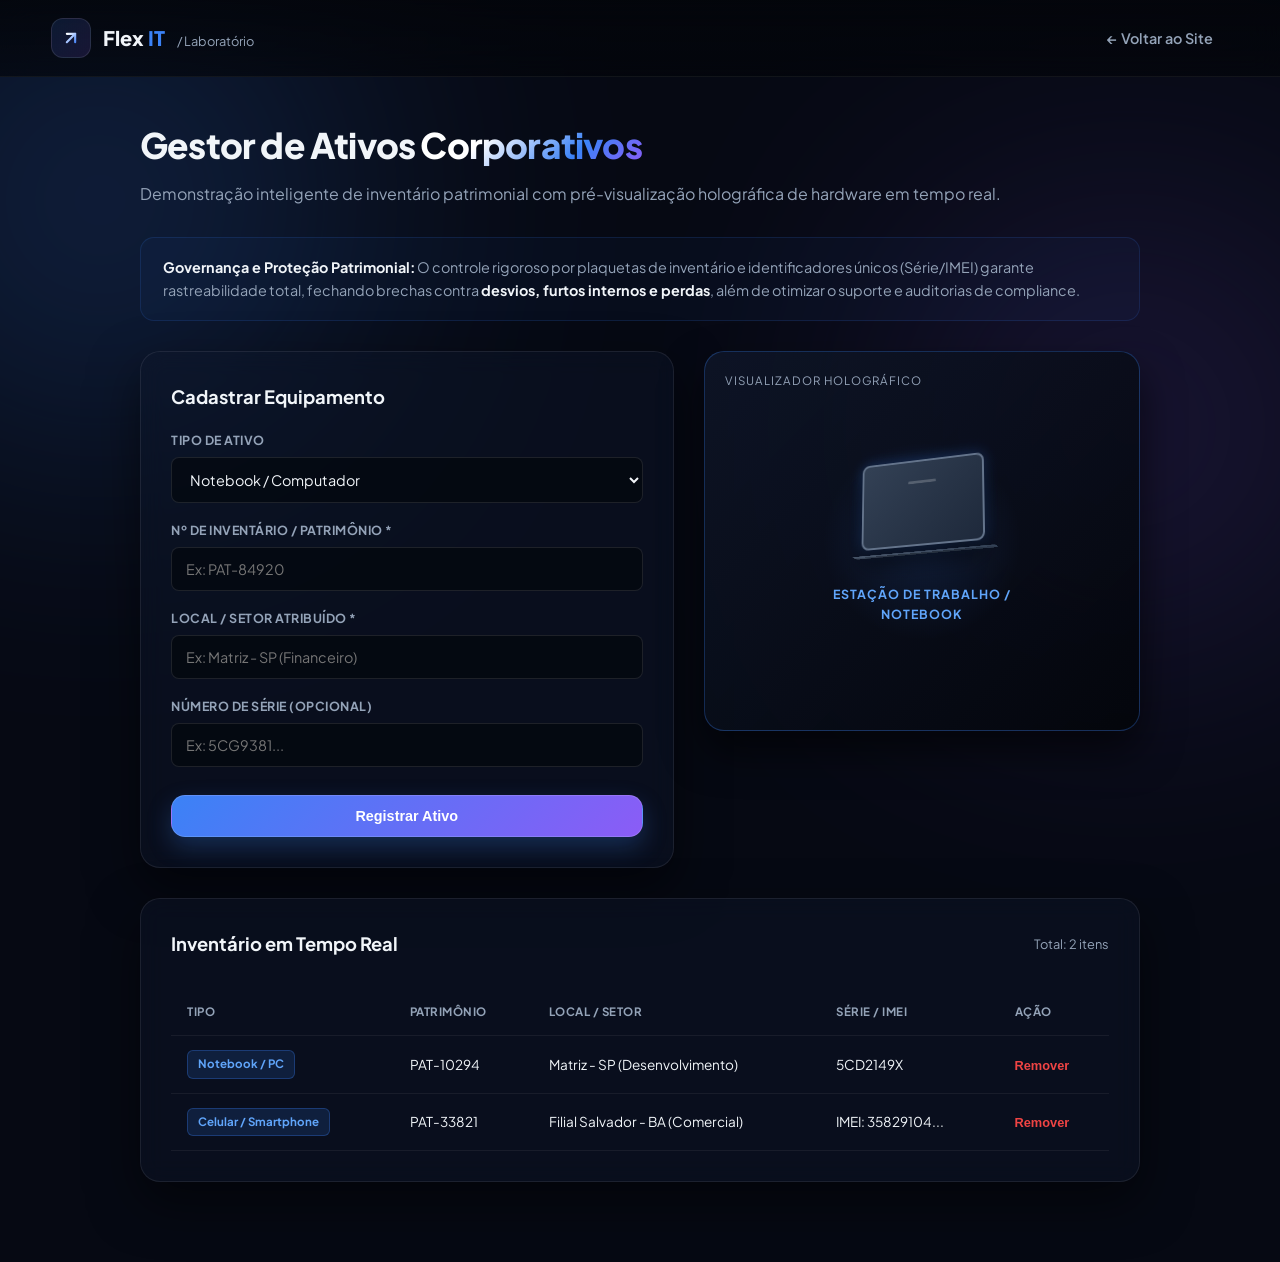
==== ferramentas/ativo.html @ fd764e08 "Primeiro commit - reorganização da pasta e atualização dos arquivos" ====
<!doctype html>
<html lang="pt-BR">
<head>
  <meta charset="utf-8" />
  <meta name="viewport" content="width=device-width, initial-scale=1" />
  <title>Gestor de Ativos Corporativos | Laboratório Flex IT</title>
  
  <!-- Modern Fonts -->
  <link rel="preconnect" href="https://fonts.googleapis.com">
  <link rel="preconnect" href="https://fonts.gstatic.com" crossorigin>
  <link href="https://fonts.googleapis.com/css2?family=Plus+Jakarta+Sans:wght@400;500;600;700;800&display=swap" rel="stylesheet">
  
  <style>
    :root {
      --bg-main: #060913;
      --bg-darker: #03050a;
      --primary: #3b82f6;
      --primary-glow: rgba(59, 130, 246, 0.15);
      --primary-hover: #60a5fa;
      --secondary: #8b5cf6;
      --accent-emerald: #10b981;
      --error: #ef4444;
      --text-main: #f1f5f9;
      --text-muted: #94a3b8;
      --text-dark: #64748b;
      --glass-bg: rgba(15, 23, 42, 0.45);
      --glass-border: rgba(255, 255, 255, 0.08);
      --glass-border-hover: rgba(59, 130, 246, 0.3);
      --glass-shadow: 0 20px 50px rgba(0, 0, 0, 0.5);
      --radius-lg: 20px;
      --radius-md: 14px;
      --radius-sm: 8px;
      --transition-smooth: all 0.3s cubic-bezier(0.25, 0.8, 0.25, 1);
    }

    *, *::before, *::after {
      box-sizing: border-box;
      margin: 0;
      padding: 0;
    }

    body {
      background-color: var(--bg-main);
      color: var(--text-main);
      font-family: 'Plus Jakarta Sans', system-ui, -apple-system, sans-serif;
      line-height: 1.6;
      overflow-x: hidden;
      position: relative;
      min-height: 100vh;
    }

    /* Elementos de fundo luminosos */
    .glow-bg {
      position: absolute;
      border-radius: 50%;
      pointer-events: none;
      filter: blur(140px);
      z-index: -1;
      opacity: 0.45;
    }
    .glow-1 {
      width: 600px;
      height: 600px;
      background: radial-gradient(circle, var(--primary) 0%, transparent 70%);
      left: -200px;
      top: -100px;
    }
    .glow-2 {
      width: 500px;
      height: 500px;
      background: radial-gradient(circle, var(--secondary) 0%, transparent 70%);
      right: -100px;
      top: 15%;
    }

    .container {
      width: min(1200px, 92vw);
      margin: 0 auto;
    }

    header {
      position: sticky;
      top: 0;
      z-index: 100;
      backdrop-filter: blur(16px);
      -webkit-backdrop-filter: blur(16px);
      background: linear-gradient(to bottom, rgba(3, 5, 10, 0.85), rgba(3, 5, 10, 0.65));
      border-bottom: 1px solid rgba(255, 255, 255, 0.06);
    }

    .nav-container {
      display: flex;
      align-items: center;
      justify-content: space-between;
      padding: 18px 0;
    }

    .brand {
      display: flex;
      align-items: center;
      gap: 12px;
      font-weight: 800;
      font-size: 1.25rem;
    }

    .logo {
      width: 40px;
      height: 40px;
      border-radius: 12px;
      background: linear-gradient(135deg, rgba(59, 130, 246, 0.15), rgba(139, 92, 246, 0.15));
      display: grid;
      place-items: center;
      border: 1px solid rgba(255, 255, 255, 0.1);
    }

    .links a {
      color: var(--text-muted);
      font-weight: 600;
      font-size: 0.9rem;
      padding: 8px 16px;
      border-radius: var(--radius-sm);
      text-decoration: none;
      transition: var(--transition-smooth);
    }
    .links a:hover {
      color: var(--text-main);
      background: rgba(255, 255, 255, 0.05);
    }

    .glass-panel {
      background: var(--glass-bg);
      backdrop-filter: blur(12px);
      -webkit-backdrop-filter: blur(12px);
      border: 1px solid var(--glass-border);
      box-shadow: var(--glass-shadow);
      border-radius: var(--radius-lg);
    }

    .gradient-text {
      background: linear-gradient(135deg, #ffffff 30%, var(--primary) 70%, var(--secondary) 100%);
      -webkit-background-clip: text;
      -webkit-text-fill-color: transparent;
    }

    .accent-text { color: var(--primary); }

    .btn {
      display: inline-flex;
      align-items: center;
      justify-content: center;
      padding: 12px 24px;
      font-weight: 700;
      font-size: 0.9rem;
      border-radius: var(--radius-md);
      border: 1px solid rgba(255, 255, 255, 0.15);
      cursor: pointer;
      transition: var(--transition-smooth);
    }
    .btn-primary {
      background: linear-gradient(135deg, var(--primary), var(--secondary));
      color: #fff;
      box-shadow: 0 10px 25px rgba(59, 130, 246, 0.25);
      width: 100%;
    }
    .btn-primary:hover {
      opacity: 0.9;
      transform: translateY(-2px);
    }

    .tool-container {
      width: min(1000px, 92vw);
      margin: 40px auto 80px;
    }

    .section-header {
      margin-bottom: 30px;
    }
    .section-header h2 {
      font-size: 2.2rem;
      font-weight: 800;
      letter-spacing: -0.8px;
      margin-bottom: 8px;
    }
    .section-header p {
      color: var(--text-muted);
      font-size: 1rem;
    }

    .info-box {
      background: rgba(59, 130, 246, 0.04);
      border: 1px solid rgba(59, 130, 246, 0.15);
      border-radius: var(--radius-md);
      padding: 18px 22px;
      margin-bottom: 30px;
      font-size: 0.9rem;
      color: var(--text-muted);
      line-height: 1.6;
    }
    .info-box strong {
      color: var(--text-main);
    }

    .grid-layout {
      display: grid;
      grid-template-columns: 1.1fr 0.9fr;
      gap: 30px;
      align-items: start;
    }

    .input-group {
      display: flex;
      flex-direction: column;
      gap: 6px;
    }
    .input-group label {
      font-size: 0.78rem;
      font-weight: 700;
      text-transform: uppercase;
      letter-spacing: 0.5px;
      color: var(--text-muted);
    }
    .input-group input, .input-group select {
      width: 100%;
      padding: 12px 14px;
      background: rgba(3, 5, 10, 0.6);
      border: 1px solid rgba(255, 255, 255, 0.1);
      border-radius: var(--radius-sm);
      color: var(--text-main);
      font-family: inherit;
      font-size: 0.9rem;
      outline: none;
      transition: var(--transition-smooth);
    }
    .input-group input:focus, .input-group select:focus {
      border-color: var(--primary);
      box-shadow: 0 0 0 3px rgba(59, 130, 246, 0.2);
    }

    /* Vitrine Holográfica 3D */
    .preview-3d-wrapper {
      background: linear-gradient(135deg, rgba(15, 23, 42, 0.8), rgba(3, 5, 10, 0.9));
      border: 1px solid var(--glass-border-hover);
      border-radius: var(--radius-lg);
      padding: 30px;
      display: flex;
      flex-direction: column;
      align-items: center;
      justify-content: center;
      min-height: 380px;
      position: relative;
      overflow: hidden;
      box-shadow: 0 20px 40px rgba(0,0,0,0.6);
    }
    .preview-3d-wrapper::before {
      content: '';
      position: absolute;
      width: 200px;
      height: 200px;
      background: radial-gradient(circle, var(--primary-glow) 0%, transparent 70%);
      border-radius: 50%;
      z-index: 0;
    }

    .model-3d-container {
      position: relative;
      z-index: 1;
      width: 180px;
      height: 180px;
      display: grid;
      place-items: center;
      perspective: 1000px;
      transition: all 0.5s cubic-bezier(0.16, 1, 0.3, 1);
      opacity: 0;
      transform: scale(0.8) translateY(15px);
      pointer-events: none;
      position: absolute;
    }
    .model-3d-container.active {
      opacity: 1;
      transform: scale(1) translateY(0);
      pointer-events: auto;
    }

    /* Formas Vetoriais 3D */
    .device-laptop {
      width: 130px;
      height: 90px;
      background: linear-gradient(135deg, #334155, #1e293b);
      border: 2px solid #64748b;
      border-radius: 8px;
      position: relative;
      transform: rotateX(15deg) rotateY(-20deg);
      transform-style: preserve-3d;
      box-shadow: 0 15px 25px rgba(0,0,0,0.5), 0 0 15px rgba(59,130,246,0.3);
    }
    .device-laptop::after {
      content: '';
      position: absolute;
      bottom: -15px;
      left: -10px;
      width: 150px;
      height: 12px;
      background: linear-gradient(90deg, #475569, #334155);
      border-radius: 4px;
      transform: rotateX(90deg);
    }

    .device-phone {
      width: 65px;
      height: 125px;
      background: linear-gradient(135deg, #1e293b, #0f172a);
      border: 3px solid #475569;
      border-radius: 12px;
      position: relative;
      transform: rotateX(10deg) rotateY(-15deg);
      transform-style: preserve-3d;
      box-shadow: 0 15px 25px rgba(0,0,0,0.5), 0 0 15px rgba(139,92,246,0.3);
    }
    .device-phone::before {
      content: '';
      position: absolute;
      top: 8px;
      left: 6px;
      right: 6px;
      bottom: 8px;
      background: rgba(59, 130, 246, 0.15);
      border-radius: 6px;
      border: 1px solid rgba(59,130,246,0.3);
    }

    .device-server {
      width: 140px;
      height: 80px;
      background: linear-gradient(135deg, #1e293b, #090d16);
      border: 2px solid #334155;
      border-radius: 6px;
      position: relative;
      transform: rotateX(15deg) rotateY(-20deg);
      transform-style: preserve-3d;
      box-shadow: 0 15px 25px rgba(0,0,0,0.5), 0 0 15px rgba(16,185,129,0.3);
      display: flex;
      flex-direction: column;
      justify-content: space-around;
      padding: 8px;
    }
    .server-led {
      width: 6px;
      height: 6px;
      background: var(--accent-emerald);
      border-radius: 50%;
      box-shadow: 0 0 8px var(--accent-emerald);
      display: inline-block;
      margin-right: 6px;
    }
    .server-slot {
      height: 4px;
      background: #475569;
      width: 80%;
      border-radius: 2px;
    }

    .model-label {
      margin-top: 25px;
      font-size: 0.78rem;
      font-weight: 700;
      text-transform: uppercase;
      letter-spacing: 1px;
      color: var(--primary-hover);
      z-index: 1;
      text-align: center;
    }

    /* Tabela */
    .ativos-table {
      width: 100%;
      border-collapse: collapse;
      margin-top: 15px;
      font-size: 0.85rem;
    }
    .ativos-table th, .ativos-table td {
      padding: 14px 16px;
      text-align: left;
      border-bottom: 1px solid rgba(255, 255, 255, 0.06);
    }
    .ativos-table th {
      color: var(--text-muted);
      font-weight: 700;
      text-transform: uppercase;
      font-size: 0.72rem;
      letter-spacing: 0.5px;
    }
    .ativos-table td {
      color: var(--text-main);
    }
    .badge-tipo {
      display: inline-block;
      padding: 4px 10px;
      border-radius: 6px;
      font-size: 0.72rem;
      font-weight: bold;
      background: rgba(59, 130, 246, 0.15);
      color: var(--primary-hover);
      border: 1px solid rgba(59, 130, 246, 0.3);
    }

    @media (max-width: 768px) {
      .grid-layout { grid-template-columns: 1fr; }
    }
  </style>
</head>

<body onmousemove="interagirMouse(event)">
  <div class="glow-bg glow-1"></div>
  <div class="glow-bg glow-2"></div>

  <header id="main-header">
    <div class="container nav-container">
      <div class="brand">
        <a href="../index.html" style="display: flex; align-items: center; gap: 12px; color: inherit; text-decoration: none;">
          <div class="logo" aria-hidden="true">
            <svg width="20" height="20" viewBox="0 0 24 24" fill="none" xmlns="http://www.w3.org/2000/svg">
              <path d="M7 17L17 7" stroke="url(#logo-grad)" stroke-width="2.5" stroke-linecap="round"/>
              <path d="M7 7h10v10" stroke="url(#logo-grad)" stroke-width="2.5" stroke-linecap="round" stroke-linejoin="round"/>
              <defs>
                <linearGradient id="logo-grad" x1="7" y1="7" x2="17" y2="17" gradientUnits="userSpaceOnUse">
                  <stop offset="0%" stop-color="#ffffff"/>
                  <stop offset="100%" stop-color="#4f8cff"/>
                </linearGradient>
              </defs>
            </svg>
          </div>
          <span class="brand-name">Flex <span class="accent-text">IT</span> <span style="font-size: 0.8rem; color: var(--text-muted); font-weight: normal; margin-left: 8px;">/ Laboratório</span></span>
        </a>
      </div>
      <nav class="links">
        <a href="../index.html#laboratorio">← Voltar ao Site</a>
      </nav>
    </div>
  </header>

  <main class="tool-container">
    <div class="section-header">
      <h2>Gestor de Ativos <span class="gradient-text">Corporativos</span></h2>
      <p>Demonstração inteligente de inventário patrimonial com pré-visualização holográfica de hardware em tempo real.</p>
    </div>

    <div class="info-box">
      <strong>Governança e Proteção Patrimonial:</strong> O controle rigoroso por plaquetas de inventário e identificadores únicos (Série/IMEI) garante rastreabilidade total, fechando brechas contra <strong>desvios, furtos internos e perdas</strong>, além de otimizar o suporte e auditorias de compliance.
    </div>

    <div class="grid-layout">
      <!-- Formulário -->
      <div class="glass-panel" style="padding: 30px;">
        <h3 style="font-size: 1.15rem; margin-bottom: 20px;">Cadastrar Equipamento</h3>
        
        <form id="formAtivo" onsubmit="cadastrarAtivo(event)" style="display: flex; flex-direction: column; gap: 18px;">
          
          <div class="input-group">
            <label for="tipo">Tipo de Ativo</label>
            <select id="tipo" onchange="atualizarTipoAtivo()">
              <option value="Notebook / PC">Notebook / Computador</option>
              <option value="Celular / Smartphone">Celular / Smartphone</option>
              <option value="Servidor / Rack">Servidor / Datacenter</option>
            </select>
          </div>

          <div class="input-group">
            <label for="patrimonio">Nº de Inventário / Patrimônio *</label>
            <input id="patrimonio" placeholder="Ex: PAT-84920" required />
          </div>

          <div class="input-group">
            <label for="local">Local / Setor Atribuído *</label>
            <input id="local" placeholder="Ex: Matriz - SP (Financeiro)" required />
          </div>

          <div class="input-group">
            <label id="labelIdentificador" for="identificador">Número de Série (Opcional)</label>
            <input id="identificador" placeholder="Ex: 5CG9381..." />
          </div>

          <button type="submit" class="btn btn-primary" style="margin-top: 10px;">Registrar Ativo</button>
        </form>
      </div>

      <!-- Vitrine 3D -->
      <div class="preview-3d-wrapper">
        <span style="position: absolute; top: 20px; left: 20px; font-size: 0.72rem; text-transform: uppercase; letter-spacing: 1px; color: var(--text-muted);">Visualizador Holográfico</span>
        
        <!-- Laptop -->
        <div id="modeloLaptop" class="model-3d-container active">
          <div class="device-laptop">
            <div style="position: absolute; top: 20px; left: 50%; transform: translateX(-50%); width: 30px; height: 3px; background: rgba(255,255,255,0.2); border-radius: 2px;"></div>
          </div>
          <span class="model-label">Estação de Trabalho / Notebook</span>
        </div>

        <!-- Phone -->
        <div id="modeloPhone" class="model-3d-container">
          <div class="device-phone"></div>
          <span class="model-label">Dispositivo Móvel / Smartphone</span>
        </div>

        <!-- Server -->
        <div id="modeloServer" class="model-3d-container">
          <div class="device-server">
            <div style="display: flex; align-items: center;"><span class="server-led"></span><div class="server-slot"></div></div>
            <div style="display: flex; align-items: center;"><span class="server-led" style="background: var(--primary);"></span><div class="server-slot"></div></div>
          </div>
          <span class="model-label">Infraestrutura / Servidor Rack</span>
        </div>
      </div>
    </div>

    <!-- Tabela -->
    <div class="glass-panel" style="padding: 30px; margin-top: 30px;">
      <div style="display: flex; justify-content: space-between; align-items: center; margin-bottom: 15px;">
        <h3 style="font-size: 1.15rem;">Inventário em Tempo Real</h3>
        <span id="contadorAtivos" style="font-size: 0.8rem; color: var(--text-muted);">Total: 2 itens</span>
      </div>

      <div style="overflow-x: auto;">
        <table class="ativos-table">
          <thead>
            <tr>
              <th>Tipo</th>
              <th>Patrimônio</th>
              <th>Local / Setor</th>
              <th>Série / IMEI</th>
              <th>Ação</th>
            </tr>
          </thead>
          <tbody id="tabelaAtivos">
            <tr>
              <td><span class="badge-tipo">Notebook / PC</span></td>
              <td>PAT-10294</td>
              <td>Matriz - SP (Desenvolvimento)</td>
              <td>5CD2149X</td>
              <td><button onclick="removerLinha(this)" style="background:none; border:none; color:var(--error); cursor:pointer; font-size:0.8rem; font-weight:600;">Remover</button></td>
            </tr>
            <tr>
              <td><span class="badge-tipo">Celular / Smartphone</span></td>
              <td>PAT-33821</td>
              <td>Filial Salvador - BA (Comercial)</td>
              <td>IMEI: 35829104...</td>
              <td><button onclick="removerLinha(this)" style="background:none; border:none; color:var(--error); cursor:pointer; font-size:0.8rem; font-weight:600;">Remover</button></td>
            </tr>
          </tbody>
        </table>
      </div>
    </div>
  </main>

  <script>
    function atualizarTipoAtivo() {
      const tipo = document.getElementById('tipo').value;
      const label = document.getElementById('labelIdentificador');
      const input = document.getElementById('identificador');
      
      const modLaptop = document.getElementById('modeloLaptop');
      const modPhone = document.getElementById('modeloPhone');
      const modServer = document.getElementById('modeloServer');

      modLaptop.classList.remove('active');
      modPhone.classList.remove('active');
      modServer.classList.remove('active');

      setTimeout(() => {
        if (tipo.includes('Celular')) {
          label.innerText = "Número IMEI (Opcional)";
          input.placeholder = "Ex: 356984091234567";
          modPhone.classList.add('active');
        } else if (tipo.includes('Servidor')) {
          label.innerText = "ID do Rack / Série (Opcional)";
          input.placeholder = "Ex: SRV-HP-01";
          modServer.classList.add('active');
        } else {
          label.innerText = "Número de Série (Opcional)";
          input.placeholder = "Ex: 5CG9381...";
          modLaptop.classList.add('active');
        }
      }, 150);
    }

    function interagirMouse(e) {
      const wrapper = document.querySelector('.preview-3d-wrapper');
      if(!wrapper) return;
      const rect = wrapper.getBoundingClientRect();
      const x = e.clientX - rect.left;
      const y = e.clientY - rect.top;
      
      const ativo = document.querySelector('.model-3d-container.active');
      if (!ativo) return;

      if (x >= 0 && x <= rect.width && y >= 0 && y <= rect.height) {
        const xRot = ((y / rect.height) - 0.5) * -15;
        const yRot = ((x / rect.width) - 0.5) * 15;
        ativo.style.transform = `scale(1) rotateX(${xRot}deg) rotateY(${yRot}deg)`;
      } else {
        ativo.style.transform = `scale(1) rotateX(0deg) rotateY(0deg)`;
      }
    }

    function cadastrarAtivo(event) {
      event.preventDefault();

      const tipo = document.getElementById('tipo').value;
      const patrimonio = document.getElementById('patrimonio').value;
      const local = document.getElementById('local').value;
      let identificador = document.getElementById('identificador').value;

      if (!identificador.trim()) {
        identificador = "Não informado";
      } else if (tipo.includes('Celular') && !identificador.toLowerCase().includes('imei')) {
        identificador = "IMEI: " + identificador;
      }

      const tbody = document.getElementById('tabelaAtivos');
      const tr = document.createElement('tr');

      tr.innerHTML = `
        <td><span class="badge-tipo">${tipo}</span></td>
        <td>${patrimonio}</td>
        <td>${local}</td>
        <td>${identificador}</td>
        <td><button onclick="removerLinha(this)" style="background:none; border:none; color:var(--error); cursor:pointer; font-size:0.8rem; font-weight:600;">Remover</button></td>
      `;

      tbody.prepend(tr);
      atualizarContador();
      document.getElementById('formAtivo').reset();
      atualizarTipoAtivo();
    }

    function removerLinha(btn) {
      btn.closest('tr').remove();
      atualizarContador();
    }

    function atualizarContador() {
      const total = document.getElementById('tabelaAtivos').rows.length;
      document.getElementById('contadorAtivos').innerText = `Total: ${total} ${total === 1 ? 'item' : 'itens'}`;
    }
  </script>
</body>
</html>
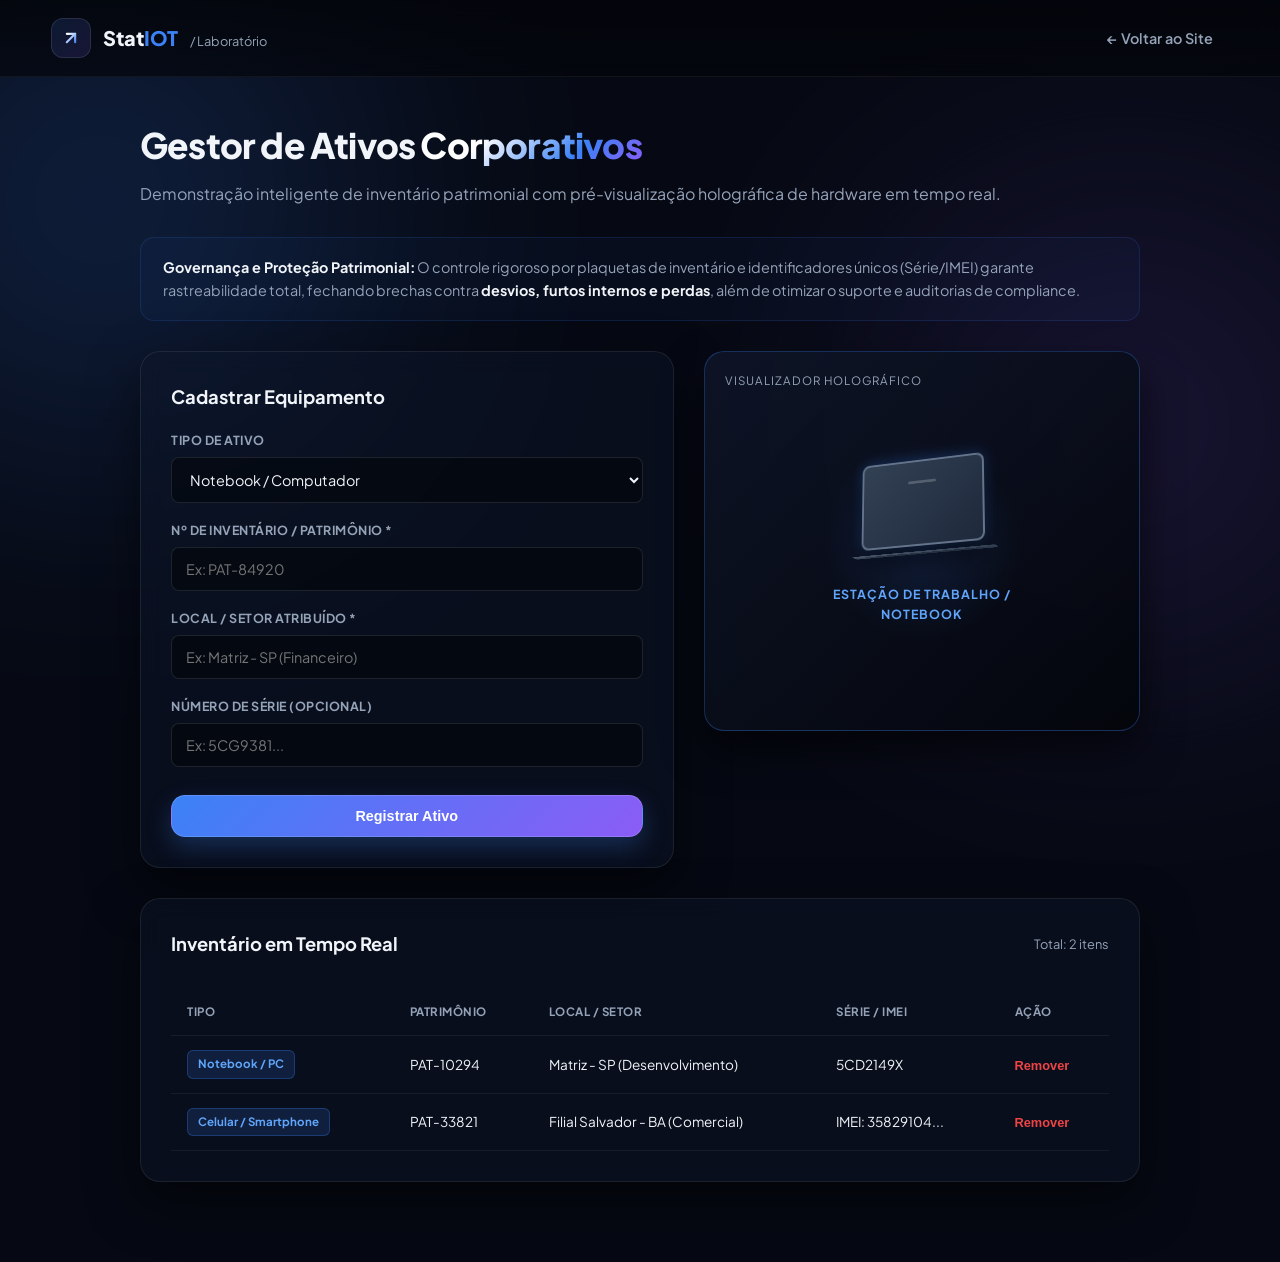
==== commit bb3df50e: "funcionando tudo" ====
--- a/ferramentas/ativo.html
+++ b/ferramentas/ativo.html
@@ -3,7 +3,7 @@
 <head>
   <meta charset="utf-8" />
   <meta name="viewport" content="width=device-width, initial-scale=1" />
-  <title>Gestor de Ativos Corporativos | Laboratório Flex IT</title>
+  <title>Gestor de Ativos Corporativos | Laboratório StatIOT</title>
   
   <!-- Modern Fonts -->
   <link rel="preconnect" href="https://fonts.googleapis.com">
@@ -429,7 +429,7 @@
               </defs>
             </svg>
           </div>
-          <span class="brand-name">Flex <span class="accent-text">IT</span> <span style="font-size: 0.8rem; color: var(--text-muted); font-weight: normal; margin-left: 8px;">/ Laboratório</span></span>
+          <span class="brand-name">Stat<span class="accent-text">IOT</span> <span style="font-size: 0.8rem; color: var(--text-muted); font-weight: normal; margin-left: 8px;">/ Laboratório</span></span>
         </a>
       </div>
       <nav class="links">
